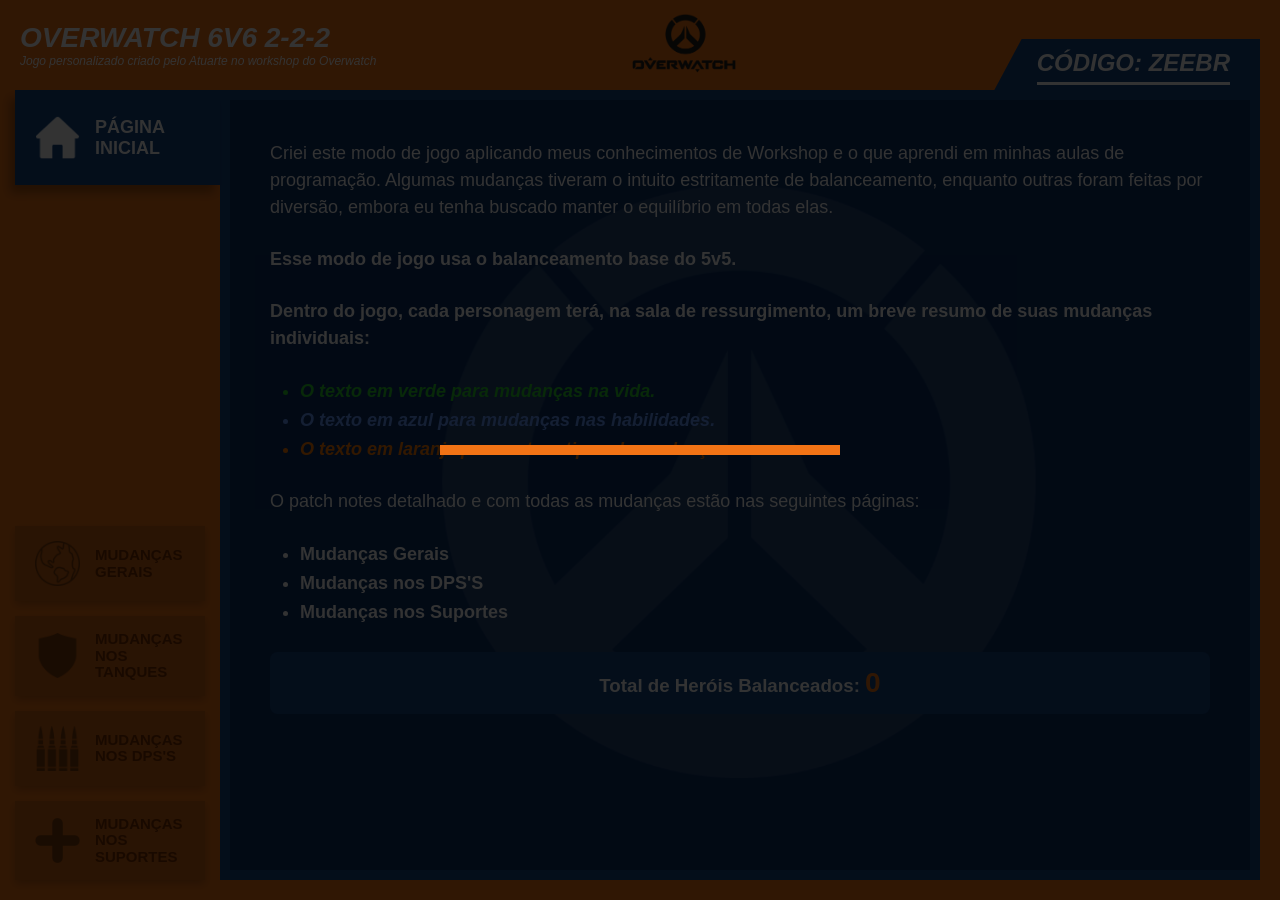
==== index.html @ b0a1ad1e "Overwatch 6v6 atuarte 1.1" ====
<!DOCTYPE html>
<html lang="pt-BR">
<head>
    <meta charset="UTF-8">
    <meta name="viewport" content="width=device-width, initial-scale=1.0">
    <title>Overwatch 6v6 - Patch Notes</title>
    <link rel="stylesheet" href="style.css">
</head>
<body>

    <header class="topo-site">
        
        <div class="topo-esquerda">
            <h1>OVERWATCH 6V6 2-2-2</h1>
            <p>Jogo personalizado criado pelo Atuarte no workshop do Overwatch</p>
        </div>
        
        <div class="topo-centro">
            <img src="Imagens/Logo-Overwatch-Preta.png" alt="Logo Overwatch" class="logo-ow-topo">
        </div>
        
        <div class="topo-direita">
            <h2>CÓDIGO: ZEEBR</h2>
        </div>

    </header>

    <div class="corpo-site">
        
        <nav class="menu-lateral">
            
            <div class="botao-menu ativo">
                <img src="Imagens/Ícone Casa Branca.png" alt="Ícone Casa" class="icone-btn">
                <span>PÁGINA INICIAL</span>
            </div>
            
            <div class="botoes-inferiores">
                
                <a href="gerais.html" class="botao-menu inativo" style="text-decoration: none;">
                    <img src="Imagens/Ícone Terra Preta.png" alt="Ícone Globo" class="icone-btn">
                    <span class="texto-duplo">MUDANÇAS<br>GERAIS</span>
                </a>
                
                <a href="tanques.html" class="botao-menu inativo" style="text-decoration: none;">
                    <img src="Imagens/Ícone Escudo Preto.png" alt="Ícone Escudo" class="icone-btn">
                    <span class="texto-duplo">MUDANÇAS<br>NOS TANQUES</span>
                </a>
                
                <a href="dps.html" class="botao-menu inativo" style="text-decoration: none;">
                    <img src="Imagens/Ícone Munição Preta.png" alt="Ícone Balas" class="icone-btn">
                    <span class="texto-duplo">MUDANÇAS<br>NOS DPS'S</span>
                </a>
                
                <a href="suportes.html" class="botao-menu inativo" style="text-decoration: none;">
                    <img src="Imagens/Ícone Mais Preto.png" alt="Ícone Suporte" class="icone-btn">
                    <span class="texto-duplo">MUDANÇAS<br>NOS SUPORTES</span>
                </a>

            </div>
        </nav>

        <main class="conteudo-principal">
            
            <div class="marca-dagua-fundo"></div>

            <div class="conteudo-textos">
                
                <p>Criei este modo de jogo aplicando meus conhecimentos de Workshop e o que aprendi em minhas aulas de programação. Algumas mudanças tiveram o intuito estritamente de balanceamento, enquanto outras foram feitas por diversão, embora eu tenha buscado manter o equilíbrio em todas elas.</p>
                
                <p><strong>Esse modo de jogo usa o balanceamento base do 5v5.</strong></p>
                
                <p><strong>Dentro do jogo, cada personagem terá, na sala de ressurgimento, um breve resumo de suas mudanças individuais:</strong></p>
                
                <ul class="lista-cores">
                    <li class="cor-verde">O texto em verde para mudanças na vida.</li>
                    <li class="cor-azul">O texto em azul para mudanças nas habilidades.</li>
                    <li class="cor-laranja">O texto em laranja para outros tipos de mudanças.</li>
                </ul>
                
                <p>O patch notes detalhado e com todas as mudanças estão nas seguintes páginas:</p>
                
                <ul class="lista-paginas">
                    <li>Mudanças Gerais</li>
                    <li>Mudanças nos DPS'S</li>
                    <li>Mudanças nos Suportes</li>
                </ul>

                <div class="destaque-total">
                    <!-- Onde o número vai aparecer -->
                    <h3>Total de Heróis Balanceados: <span id="total-mudancas">0</span></h3>

                    <!-- Logo antes de fechar o </body>, certifique-se de carregar seu arquivo JS -->
                    <script src="script.js"></script>
                </div>
                
            </div>
            
        </main>

    </div>

    <!-- Janela Modal (o Pop-up) -->
    <div id="modal-heroi" class="modal">
        <div class="modal-conteudo">
            <span class="fechar-btn" onclick="fecharModal()">&times;</span>
            <div id="modal-header-container"></div> <!-- Nome do herói -->
            <div id="modal-corpo"></div> <!-- Conteúdo -->
        </div>
    </div>

    <script src="script.js"></script>
</body>
</html>
---- style.css ----
/* =========================================
   1. RESET E VARIÁVEIS GERAIS
   ========================================= */
* {
    margin: 0;
    padding: 0;
    box-sizing: border-box;
    font-family: 'Arial', sans-serif;
}

:root {
    --laranja-fundo: #F27315; 
    --azul-conteudo: #134685; 
    --azul-fundo-escuro: #0B3166; 
    --branco: #FFFFFF;
}

body {
    background-color: var(--laranja-fundo);
    height: 100vh;
    display: flex;
    flex-direction: column; 
    overflow: hidden;
}

/* =========================================
   2. CABEÇALHO (O Código ZEEBR colado)
   ========================================= */
.topo-site {
    display: flex;
    justify-content: space-between;
    align-items: center;
    padding: 15px 20px 0 20px; 
    height: 90px;
    color: var(--branco);
}

.topo-esquerda, .topo-centro {
    margin-bottom: 15px; 
}

.topo-esquerda h1 {
    font-size: 28px;
    font-style: italic;
    font-weight: 900;
}

.topo-esquerda p {
    font-size: 12px;
    font-style: italic;
}

.logo-ow-topo {
    height: 60px; 
}

/* CAIXA ZEEBR: Consertada a linha laranja fantasma */
.topo-direita {
    background-color: var(--azul-conteudo);
    padding: 10px 30px 10px 45px; 
    align-self: flex-end; 
    border: none;
    border-radius: 0;
    clip-path: polygon(30px 0, 100% 0, 100% 100%, 0 100%);
    
    /* A MÁGICA CONTRA A LINHA LARANJA: Empurra a caixa 5px para baixo para fundir com a borda! */
    position: relative;
    margin-bottom: -5px; 
    z-index: 2; 
}

.topo-direita h2 {
    font-style: italic;
    font-size: 24px;
    border-bottom: 3px solid var(--branco); 
    padding-bottom: 5px;
}

/* =========================================
   3. CORPO DO SITE E MENU LATERAL
   ========================================= */
/* 1. Trava a estrutura do corpo do site */
.corpo-site {
    display: flex;
    flex-direction: row;
    height: calc(100vh - 90px); /* Ajuste conforme a altura do seu header */
    width: 100%;
    overflow: hidden; /* Evita que a página inteira tenha scroll */
}

/* 2. Barra Lateral: Tamanho fixo e imutável */
.menu-lateral {
    width: 220px; /* Defina um tamanho fixo aqui (ex: 220px) */
    min-width: 220px; /* Garante que nunca encolha */
    flex-shrink: 0; /* IMPEDE que ela mude de tamanho */
    background-color: var(--cor-fundo-lateral); /* Verifique sua variável */
    display: flex;
    flex-direction: column;
    justify-content: space-between;
    padding-bottom: 20px;
}

/* 3. Área de Conteúdo: Ocupa o que sobrou */
.conteudo-principal {
    flex: 1; /* Faz ela preencher TODO o espaço restante */
    overflow-y: auto; /* O scroll fica só aqui dentro */
    padding: 20px;
    background-color: var(--cor-fundo-pagina);
}

/* Caixa dos botões superiores e inferiores */
.grupo-superior,
.botoes-inferiores {
    display: flex;
    flex-direction: column;
    gap: 15px; 
    /* Sem padding lateral aqui para não esmagar o botão ativo */
}

/* Remove a linha azul de links do HTML */
a.botao-menu {
    text-decoration: none;
}

.botao-menu {
    display: flex;
    align-items: center;
    gap: 15px; 
    cursor: pointer;
    font-weight: 900; 
    font-size: 18px;
    transition: 0.3s;
}

/* 🟢 O BOTÃO ATIVO */
.botao-menu.ativo {
    background-color: var(--azul-conteudo); 
    color: var(--branco); 
    padding: 25px 20px; 
    margin-left: 15px; 
    margin-right: 0; /* Garante que cole na borda direita */
    
    /* O SEGREDO AQUI: O '-5px' empurra a sombra para a esquerda, 
       tirando ela de cima da borda do conteúdo principal! */
    box-shadow: -5px 8px 10px rgba(0,0,0,0.3); 
    
    z-index: 10;
}

/* 🔴 OS BOTÕES INATIVOS */
.botao-menu.inativo {
    background-color: rgba(0, 0, 0, 0.15); 
    color: #7A2E00; 
    padding: 15px 20px; 
    margin: 0 15px; /* Adiciona a margem dos lados SÓ para os inativos */
    box-shadow: 0 4px 8px rgba(0,0,0,0.2); 
}

/* Ajuste para o "Preto mais claro" */
.botao-menu.inativo .icone-btn {
    opacity: 0.4; /* Deixa o ícone preto levemente transparente */
    transition: 0.3s;
}

.botao-menu.inativo:hover {
    background-color: rgba(0, 0, 0, 0.25); 
}

/* Quando passar o mouse, o ícone fica 100% preto de novo! */
.botao-menu.inativo:hover .icone-btn {
    opacity: 0.8;
}

.botao-menu .texto-duplo {
    font-size: 15px;
    line-height: 1.1; 
}

.icone-btn {
    width: 45px; 
    height: 45px;
    object-fit: contain;
}

/* =========================================
   4. ÁREA AZUL (Conteúdo Principal)
   ========================================= */
.conteudo-principal {
    flex-grow: 1;
    background-color: var(--azul-fundo-escuro); 
    margin: 0 20px 20px 0; 
    border: 10px solid var(--azul-conteudo); 
    border-radius: 0; 
    padding: 40px;
    color: var(--branco);
    position: relative;
    overflow-y: auto; 
}

.marca-dagua-fundo {
    position: absolute;
    top: 50%;
    left: 50%;
    transform: translate(-50%, -50%); 
    width: 600px; 
    height: 600px;
    background-image: url('Imagens/Logo-Overwatch-Branca.png'); 
    background-size: contain;
    background-repeat: no-repeat;
    opacity: 0.1; 
    z-index: 0; 
    pointer-events: none; 
}

.conteudo-textos {
    position: relative;
    z-index: 1; 
}

/* =========================================
   5. FORMATAÇÃO DOS TEXTOS (Página Inicial)
   ========================================= */
.conteudo-textos p {
    font-size: 18px;
    line-height: 1.5; 
    margin-bottom: 25px; 
}

.conteudo-textos ul {
    margin-left: 30px; 
    margin-bottom: 25px;
    font-size: 18px;
    line-height: 1.6;
}

.lista-cores li {
    font-weight: 900;
    font-style: italic; 
}

.cor-verde {
    color: #28CC2D; 
}

.cor-azul {
    color: #6699FF; 
}

.cor-laranja {
    color: #FF7A00; 
}

.lista-paginas li {
    font-weight: 900; 
}

/* =========================================
   6. GALERIA DE HERÓIS (Página de Tanques)
   ========================================= */
/* =========================================
   6. GALERIA DE HERÓIS (Página de Tanques e DPS)
   ========================================= */
.galeria-herois {
    display: grid;
    grid-template-columns: repeat(6, 1fr); 
    gap: 15px; 
    padding-top: 10px;
}

.cartao-heroi {
    display: flex;
    flex-direction: column;
    align-items: center;
    transition: transform 0.2s; 
}

/* 🟢 HOVER APENAS PARA HERÓIS COM MUDANÇA */
/* O ":not(.sem-mudanca)" garante que os heróis sem mudança não tenham essa animação */
.cartao-heroi:not(.sem-mudanca):hover {
    transform: translateY(-5px) scale(1.03); 
    cursor: pointer;
}

/* Efeito do herói que NÃO teve mudança */
.cartao-heroi.sem-mudanca {
    opacity: 0.4; 
    filter: grayscale(80%); 
    cursor: default; /* O cursor vira seta normal em vez de mãozinha */
}

/* O Quadrado Laranja / Foto */
.moldura-imagem {
    width: 100%;
    aspect-ratio: 1 / 1; 
    background-color: var(--laranja-fundo); 
    border: 3px solid var(--laranja-fundo); 
    display: flex;
    justify-content: center;
    align-items: center;
    overflow: hidden;
}

.moldura-imagem img {
    width: 100%;
    height: 100%;
    object-fit: cover; 
}

.moldura-imagem.vazia {
    background-color: var(--laranja-fundo);
}

/* A Faixa com o Nome do Herói */
.nome-heroi {
    background-color: var(--laranja-fundo);
    color: var(--branco);
    font-weight: 900;
    font-style: italic;
    font-size: 13px; 
    text-align: center;
    padding: 4px 10px;
    width: 100%; 
    margin-top: -1px; 
    clip-path: polygon(0 0, 100% 0, 92% 100%, 8% 100%); 
    z-index: 2;
    white-space: nowrap; 
}

.bloco-texto h3 {
    color: var(--laranja-fundo);
    font-size: 22px;
    margin-top: 25px;
    margin-bottom: 10px;
    text-transform: uppercase;
    font-style: italic;
    border-left: 5px solid var(--laranja-fundo);
    padding-left: 10px;
}

.destaque-total {
    text-align: center;
    margin: 20px 0;
    padding: 15px;
    background-color: #134685; /* Ou a cor que combinar com seu site */
    border-radius: 8px;
    font-weight: bold;
}

#total-mudancas {
    color: var(--laranja-fundo); /* Usa a cor laranja do seu projeto */
    font-size: 1.5em;
}

/* Fundo escuro atrás do modal */
.modal {
    display: none; 
    position: fixed; 
    z-index: 1000; 
    left: 0; 
    top: 0; 
    width: 100%; 
    height: 100%; 
    background-color: rgba(0,0,0,0.85); 
}

/* A caixa principal do modal */
.modal-conteudo {
    background-color: var(--azul-fundo-escuro);
    border: 5px solid var(--laranja-fundo); /* Borda laranja igual ao seu card */
    margin: 5% auto; 
    padding: 30px;
    width: 60%; 
    max-height: 80vh; /* Limita a altura para caber na tela */
    overflow-y: auto; /* Permite rolar se o texto for muito grande */
    position: relative;
    color: var(--branco);
}

.fechar-btn {
    position: absolute;
    right: 20px;
    top: 10px;
    font-size: 40px;
    font-weight: bold;
    cursor: pointer;
    color: var(--branco);
}

/* Fundo escuro atrás do modal */
.modal {
    display: none; 
    position: fixed; 
    z-index: 1000; 
    left: 0; top: 0; 
    width: 100%; height: 100%; 
    background-color: rgba(0,0,0,0.8); 
    display: flex; /* Centraliza a janela */
    justify-content: center;
    align-items: center;
}

/* O card do pop-up (igual ao seu modelo) */
.modal-conteudo {
    background-color: var(--azul-fundo-escuro);
    border: 5px solid var(--laranja-fundo); 
    width: 400px; /* Largura igual a um card */
    max-height: 80vh;
    overflow-y: auto;
    position: relative;
    padding: 0; /* Remove padding para o header laranja ocupar tudo */
}

/* O Header Laranja dentro do modal */
.modal-header {
    background-color: var(--laranja-fundo);
    display: flex;
    align-items: center;
    padding: 10px;
    gap: 15px;
    color: white;
}

.modal-header img {
    width: 60px;
    height: 60px;
    border: 2px solid white;
}

/* O conteúdo de texto dentro */
.modal-body {
    padding: 20px;
    color: white;
    font-size: 16px;
}
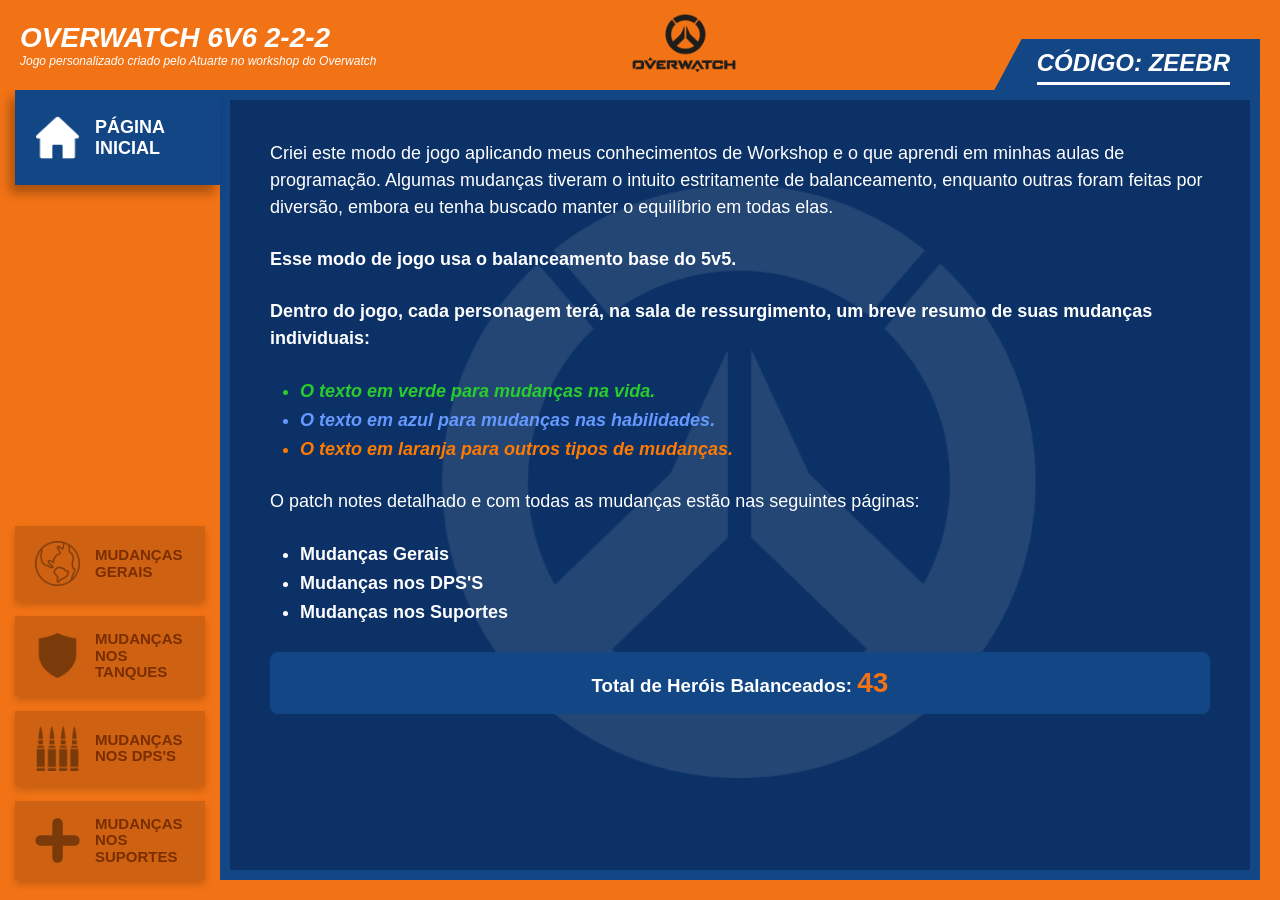
==== commit 83899aff: "Overwatch 6v6 Atuarte 1.2" ====
--- a/index.html
+++ b/index.html
@@ -9,105 +9,69 @@
 <body>
 
     <header class="topo-site">
-        
         <div class="topo-esquerda">
             <h1>OVERWATCH 6V6 2-2-2</h1>
             <p>Jogo personalizado criado pelo Atuarte no workshop do Overwatch</p>
         </div>
-        
         <div class="topo-centro">
             <img src="Imagens/Logo-Overwatch-Preta.png" alt="Logo Overwatch" class="logo-ow-topo">
         </div>
-        
         <div class="topo-direita">
             <h2>CÓDIGO: ZEEBR</h2>
         </div>
-
     </header>
 
     <div class="corpo-site">
-        
         <nav class="menu-lateral">
-            
             <div class="botao-menu ativo">
                 <img src="Imagens/Ícone Casa Branca.png" alt="Ícone Casa" class="icone-btn">
                 <span>PÁGINA INICIAL</span>
             </div>
-            
             <div class="botoes-inferiores">
-                
                 <a href="gerais.html" class="botao-menu inativo" style="text-decoration: none;">
                     <img src="Imagens/Ícone Terra Preta.png" alt="Ícone Globo" class="icone-btn">
                     <span class="texto-duplo">MUDANÇAS<br>GERAIS</span>
                 </a>
-                
                 <a href="tanques.html" class="botao-menu inativo" style="text-decoration: none;">
                     <img src="Imagens/Ícone Escudo Preto.png" alt="Ícone Escudo" class="icone-btn">
                     <span class="texto-duplo">MUDANÇAS<br>NOS TANQUES</span>
                 </a>
-                
                 <a href="dps.html" class="botao-menu inativo" style="text-decoration: none;">
                     <img src="Imagens/Ícone Munição Preta.png" alt="Ícone Balas" class="icone-btn">
                     <span class="texto-duplo">MUDANÇAS<br>NOS DPS'S</span>
                 </a>
-                
                 <a href="suportes.html" class="botao-menu inativo" style="text-decoration: none;">
                     <img src="Imagens/Ícone Mais Preto.png" alt="Ícone Suporte" class="icone-btn">
                     <span class="texto-duplo">MUDANÇAS<br>NOS SUPORTES</span>
                 </a>
-
             </div>
         </nav>
 
         <main class="conteudo-principal">
-            
             <div class="marca-dagua-fundo"></div>
-
             <div class="conteudo-textos">
-                
                 <p>Criei este modo de jogo aplicando meus conhecimentos de Workshop e o que aprendi em minhas aulas de programação. Algumas mudanças tiveram o intuito estritamente de balanceamento, enquanto outras foram feitas por diversão, embora eu tenha buscado manter o equilíbrio em todas elas.</p>
-                
                 <p><strong>Esse modo de jogo usa o balanceamento base do 5v5.</strong></p>
-                
                 <p><strong>Dentro do jogo, cada personagem terá, na sala de ressurgimento, um breve resumo de suas mudanças individuais:</strong></p>
-                
                 <ul class="lista-cores">
                     <li class="cor-verde">O texto em verde para mudanças na vida.</li>
                     <li class="cor-azul">O texto em azul para mudanças nas habilidades.</li>
                     <li class="cor-laranja">O texto em laranja para outros tipos de mudanças.</li>
                 </ul>
-                
                 <p>O patch notes detalhado e com todas as mudanças estão nas seguintes páginas:</p>
-                
                 <ul class="lista-paginas">
                     <li>Mudanças Gerais</li>
                     <li>Mudanças nos DPS'S</li>
                     <li>Mudanças nos Suportes</li>
                 </ul>
-
                 <div class="destaque-total">
-                    <!-- Onde o número vai aparecer -->
                     <h3>Total de Heróis Balanceados: <span id="total-mudancas">0</span></h3>
-
-                    <!-- Logo antes de fechar o </body>, certifique-se de carregar seu arquivo JS -->
-                    <script src="script.js"></script>
                 </div>
-                
             </div>
-            
         </main>
-
     </div>
 
-    <!-- Janela Modal (o Pop-up) -->
-    <div id="modal-heroi" class="modal">
-        <div class="modal-conteudo">
-            <span class="fechar-btn" onclick="fecharModal()">&times;</span>
-            <div id="modal-header-container"></div> <!-- Nome do herói -->
-            <div id="modal-corpo"></div> <!-- Conteúdo -->
-        </div>
-    </div>
-
+    <script src="dados.js"></script>
     <script src="script.js"></script>
 </body>
 </html>
--- a/style.css
+++ b/style.css
@@ -351,40 +351,9 @@
     font-size: 1.5em;
 }
 
-/* Fundo escuro atrás do modal */
-.modal {
-    display: none; 
-    position: fixed; 
-    z-index: 1000; 
-    left: 0; 
-    top: 0; 
-    width: 100%; 
-    height: 100%; 
-    background-color: rgba(0,0,0,0.85); 
-}
-
-/* A caixa principal do modal */
-.modal-conteudo {
-    background-color: var(--azul-fundo-escuro);
-    border: 5px solid var(--laranja-fundo); /* Borda laranja igual ao seu card */
-    margin: 5% auto; 
-    padding: 30px;
-    width: 60%; 
-    max-height: 80vh; /* Limita a altura para caber na tela */
-    overflow-y: auto; /* Permite rolar se o texto for muito grande */
-    position: relative;
-    color: var(--branco);
-}
-
-.fechar-btn {
-    position: absolute;
-    right: 20px;
-    top: 10px;
-    font-size: 40px;
-    font-weight: bold;
-    cursor: pointer;
-    color: var(--branco);
-}
+/* =========================================
+   ESTILO DO MODAL (VISUAL CANVA DEFINITIVO)
+   ========================================= */
 
 /* Fundo escuro atrás do modal */
 .modal {
@@ -393,42 +362,141 @@
     z-index: 1000; 
     left: 0; top: 0; 
     width: 100%; height: 100%; 
-    background-color: rgba(0,0,0,0.8); 
-    display: flex; /* Centraliza a janela */
+    background-color: rgba(0,0,0,0.85); 
     justify-content: center;
     align-items: center;
 }
 
-/* O card do pop-up (igual ao seu modelo) */
+/* O container principal TODO LARANJA */
 .modal-conteudo {
+    background-color: var(--laranja-fundo); 
+    width: 420px; 
+    max-width: 90%; 
+    padding: 15px; /* A margem grossa laranja em volta de tudo */
+    position: relative;
+    box-sizing: border-box;
+}
+
+/* O container invisível injetado pelo JavaScript */
+#conteudo-modal {
+    display: flex;
+    flex-direction: column;
+    gap: 15px; /* O espaço certinho entre o cabeçalho e a parte azul */
+}
+
+/* Cabeçalho */
+.modal-header {
+    display: flex;
+    align-items: center;
+    background-color: var(--laranja-fundo); 
+    border: 5px solid rgba(255, 255, 255, 0.4); /* Bordinha branca fina */
+    height: 100px; 
+}
+
+/* Imagem do Herói - Colada na esquerda */
+.modal-header img {
+    width: 100px; 
+    height: 100%; /* Preenche toda a altura da caixa do cabeçalho */
+    object-fit: cover;
+    border-right: 5px solid rgba(255, 255, 255, 0.4); /* Linha divisória da imagem */
+    flex-shrink: 0; 
+}
+
+/* Nome do Herói */
+.modal-header h2 {
+    color: #000000; 
+    font-size: 45px; 
+    font-weight: 900;
+    font-style: normal; 
+    text-align: center;
+    flex-grow: 1; /* Puxa o texto para o meio do espaço restante */
+    margin: 0;
+}
+
+/* Botão de Fechar 'x' */
+.fechar-btn {
+    position: absolute;
+    top: 22px; /* Ajustado matematicamente para cair dentro da borda do cabeçalho */
+    right: 25px; 
+    font-size: 28px;
+    font-weight: bold;
+    color: var(--branco);
+    cursor: pointer;
+    line-height: 1;
+    z-index: 10;
+}
+
+/* Corpo do Texto (A caixa interna AZUL) */
+.modal-body {
     background-color: var(--azul-fundo-escuro);
-    border: 5px solid var(--laranja-fundo); 
-    width: 400px; /* Largura igual a um card */
-    max-height: 80vh;
-    overflow-y: auto;
+    border: 5px solid rgba(255, 255, 255, 0.4); /* Bordinha branca fina */
+    padding: 25px; 
+    color: var(--branco);
+    font-size: 16px;
+    line-height: 1.4; 
+    max-height: 60vh; 
+    overflow-y: auto; 
+}
+
+/* Títulos de Seção em LARANJA */
+.modal-body h3 {
+    color: var(--laranja-fundo); 
+    font-size: 18px;
+    font-weight: 900;
+    text-transform: uppercase;
+    margin-top: 20px;
+    margin-bottom: 10px;
+}
+
+.modal-body h3:first-child {
+    margin-top: 0;
+}
+
+/* Listas com Bolinhas Brancas */
+.modal-body ul {
+    list-style-type: none; 
+    padding-left: 0;
+    margin-bottom: 20px;
+}
+
+.modal-body li {
     position: relative;
-    padding: 0; /* Remove padding para o header laranja ocupar tudo */
-}
-
-/* O Header Laranja dentro do modal */
-.modal-header {
-    background-color: var(--laranja-fundo);
-    display: flex;
-    align-items: center;
-    padding: 10px;
-    gap: 15px;
-    color: white;
-}
-
-.modal-header img {
-    width: 60px;
-    height: 60px;
-    border: 2px solid white;
-}
-
-/* O conteúdo de texto dentro */
-.modal-body {
-    padding: 20px;
-    color: white;
+    padding-left: 20px; 
+    margin-bottom: 8px;
+}
+
+.modal-body li::before {
+    content: "•"; 
+    position: absolute;
+    left: 0;
+    color: var(--branco); 
+    font-size: 20px; 
+    line-height: 1;
+    top: -2px; 
+}
+
+/* Sub-listas (O círculo vazio para o "Total: 500") */
+.modal-body ul ul {
+    margin-top: 8px;
+    margin-bottom: 0;
+}
+
+.modal-body ul ul li {
+    padding-left: 25px; 
+}
+
+.modal-body ul ul li::before {
+    content: "◦"; 
     font-size: 16px;
-}+    top: 2px;
+}
+
+/* Cores das classes */
+.modal-body .cor-verde { color: #28CC2D; }
+.modal-body .cor-azul { color: #6699FF; }
+.modal-body .cor-laranja { color: #FF7A00; }
+
+/* Barra de rolagem */
+.modal-body::-webkit-scrollbar { width: 8px; }
+.modal-body::-webkit-scrollbar-track { background: var(--azul-fundo-escuro); }
+.modal-body::-webkit-scrollbar-thumb { background: var(--laranja-fundo); }
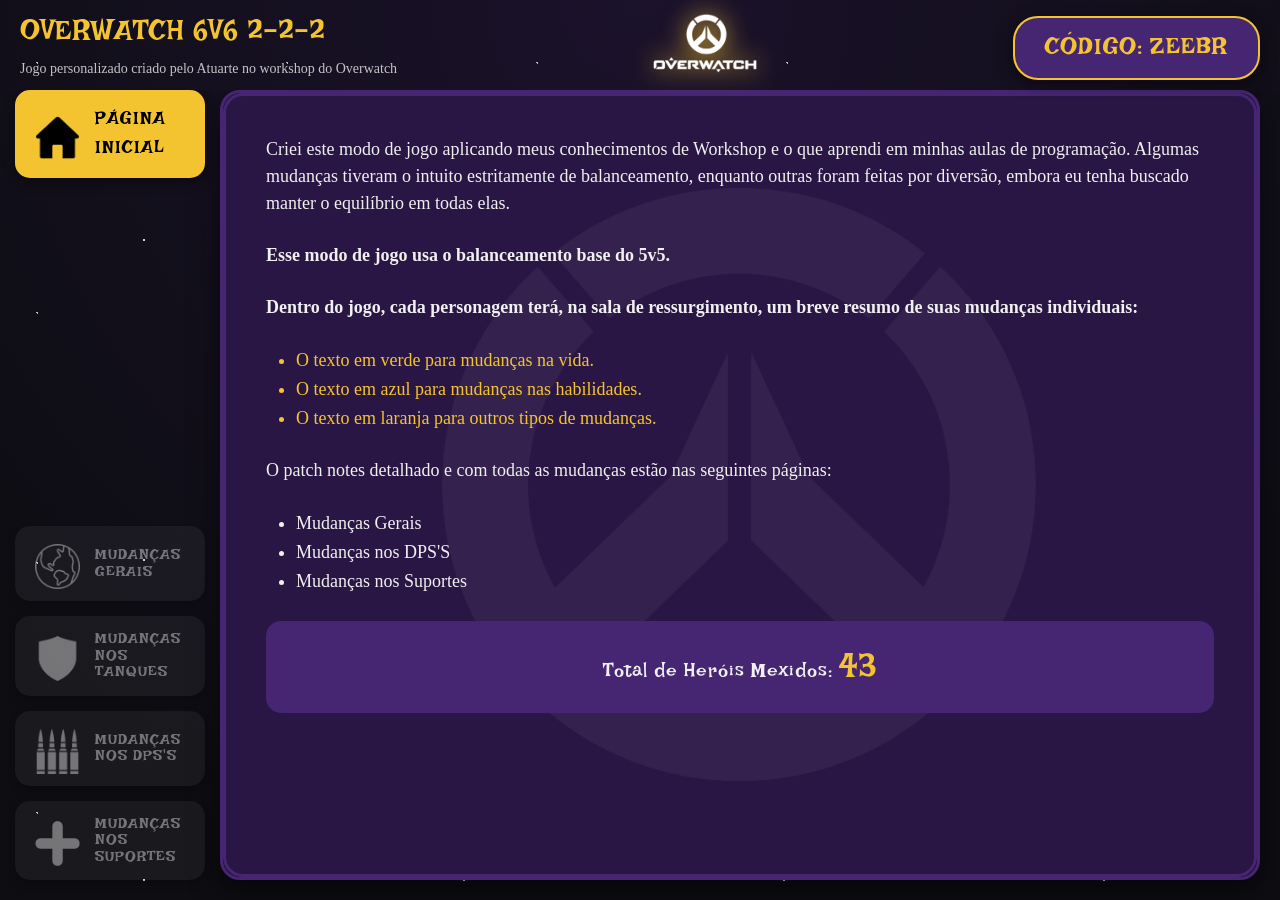
==== commit 39f949f0: "Overwatch 6v6 Atuarte 1.3" ====
--- a/index.html
+++ b/index.html
@@ -4,6 +4,9 @@
     <meta charset="UTF-8">
     <meta name="viewport" content="width=device-width, initial-scale=1.0">
     <title>Overwatch 6v6 - Patch Notes</title>
+    <link rel="preconnect" href="https://fonts.googleapis.com">
+    <link rel="preconnect" href="https://fonts.gstatic.com" crossorigin>
+    <link href="https://fonts.googleapis.com/css2?family=Lakki+Reddy&display=swap" rel="stylesheet">
     <link rel="stylesheet" href="style.css">
 </head>
 <body>
@@ -47,28 +50,32 @@
             </div>
         </nav>
 
-        <main class="conteudo-principal">
-            <div class="marca-dagua-fundo"></div>
-            <div class="conteudo-textos">
-                <p>Criei este modo de jogo aplicando meus conhecimentos de Workshop e o que aprendi em minhas aulas de programação. Algumas mudanças tiveram o intuito estritamente de balanceamento, enquanto outras foram feitas por diversão, embora eu tenha buscado manter o equilíbrio em todas elas.</p>
-                <p><strong>Esse modo de jogo usa o balanceamento base do 5v5.</strong></p>
-                <p><strong>Dentro do jogo, cada personagem terá, na sala de ressurgimento, um breve resumo de suas mudanças individuais:</strong></p>
-                <ul class="lista-cores">
-                    <li class="cor-verde">O texto em verde para mudanças na vida.</li>
-                    <li class="cor-azul">O texto em azul para mudanças nas habilidades.</li>
-                    <li class="cor-laranja">O texto em laranja para outros tipos de mudanças.</li>
-                </ul>
-                <p>O patch notes detalhado e com todas as mudanças estão nas seguintes páginas:</p>
-                <ul class="lista-paginas">
-                    <li>Mudanças Gerais</li>
-                    <li>Mudanças nos DPS'S</li>
-                    <li>Mudanças nos Suportes</li>
-                </ul>
-                <div class="destaque-total">
-                    <h3>Total de Heróis Balanceados: <span id="total-mudancas">0</span></h3>
+        <div class="container-principal">
+            
+            <main class="conteudo-principal">
+                <div class="marca-dagua-fundo"></div>
+                <div class="conteudo-textos">
+                    <p>Criei este modo de jogo aplicando meus conhecimentos de Workshop e o que aprendi em minhas aulas de programação. Algumas mudanças tiveram o intuito estritamente de balanceamento, enquanto outras foram feitas por diversão, embora eu tenha buscado manter o equilíbrio em todas elas.</p>
+                    <p><strong>Esse modo de jogo usa o balanceamento base do 5v5.</strong></p>
+                    <p><strong>Dentro do jogo, cada personagem terá, na sala de ressurgimento, um breve resumo de suas mudanças individuais:</strong></p>
+                    <ul class="lista-cores">
+                        <li class="cor-verde">O texto em verde para mudanças na vida.</li>
+                        <li class="cor-azul">O texto em azul para mudanças nas habilidades.</li>
+                        <li class="cor-laranja">O texto em laranja para outros tipos de mudanças.</li>
+                    </ul>
+                    <p>O patch notes detalhado e com todas as mudanças estão nas seguintes páginas:</p>
+                    <ul class="lista-paginas">
+                        <li>Mudanças Gerais</li>
+                        <li>Mudanças nos DPS'S</li>
+                        <li>Mudanças nos Suportes</li>
+                    </ul>
+                    <div class="destaque-total">
+                        <h3>Total de Heróis Mexidos: <span id="total-mudancas">0</span></h3>
+                    </div>
                 </div>
-            </div>
-        </main>
+            </main>
+
+        </div> 
     </div>
 
     <script src="dados.js"></script>
--- a/style.css
+++ b/style.css
@@ -5,22 +5,49 @@
     margin: 0;
     padding: 0;
     box-sizing: border-box;
-    font-family: 'Arial', sans-serif;
+    /* Fonte para os textos pequenos: a clássica Comic Sans */
+    font-family: 'Comic Sans MS', 'Comic Sans', cursive;
+}
+
+/* =========================================
+   HIERARQUIA TIPOGRÁFICA (Títulos e Botões)
+   ========================================= */
+/* O '.botao-menu, .botao-menu *' força o botão E QUALQUER TAG dentro dele a usarem a fonte */
+h1, h2, h3, .nome-heroi, #total-mudancas, .botao-menu, .botao-menu * {
+    font-family: 'Lakki Reddy', cursive;
+    font-weight: normal; 
+    letter-spacing: 1px;
 }
 
 :root {
-    --laranja-fundo: #F27315; 
-    --azul-conteudo: #134685; 
-    --azul-fundo-escuro: #0B3166; 
-    --branco: #FFFFFF;
+    /* PALETA ESTILO NOCTUNE */
+    --dourado-noctune: #F4C430; 
+    --roxo-destaque: #462673; 
+    --roxo-fundo-escuro: #2a1645; 
+    --fundo-galaxia: #0d0d12;
+    --branco: #F0F0F0;
 }
 
 body {
-    background-color: var(--laranja-fundo);
+    /* 🌌 MÁGICA DA GALÁXIA: Camadas de estrelas repetidas sobrepostas.
+       O segredo é colocar o fundo roxo original por ÚLTIMO na lista! */
+    background: 
+        radial-gradient(circle at 15% 25%, rgba(255, 255, 255, 0.7) 1px, transparent 1px),
+        radial-gradient(circle at 45% 75%, rgba(255, 255, 255, 0.8) 1.5px, transparent 1.5px),
+        radial-gradient(circle at 85% 35%, rgba(255, 255, 255, 0.6) 1px, transparent 1px),
+        radial-gradient(circle at 90% 85%, rgba(255, 255, 255, 0.5) 2px, transparent 2px),
+        /* Fundo original do Noctune servindo de base cósmica */
+        radial-gradient(circle at top center, #1b122b 0%, var(--fundo-galaxia) 80%);
+        
+    /* 🎯 TAMANHOS DIFERENTES: Faz as estrelas se repetirem em frequências 
+       diferentes na tela, dando o visual de espaço profundo e realista */
+    background-size: 250px 250px, 320px 320px, 400px 400px, 280px 280px, 100% 100%;
+    
     height: 100vh;
     display: flex;
     flex-direction: column; 
     overflow: hidden;
+    color: var(--branco);
 }
 
 /* =========================================
@@ -33,6 +60,8 @@
     padding: 15px 20px 0 20px; 
     height: 90px;
     color: var(--branco);
+    position: relative;
+    z-index: 5; 
 }
 
 .topo-esquerda, .topo-centro {
@@ -41,83 +70,93 @@
 
 .topo-esquerda h1 {
     font-size: 28px;
-    font-style: italic;
-    font-weight: 900;
+    color: var(--dourado-noctune);
+    font-weight: normal; /* A Lakki Ready já é bem preenchida */
 }
 
 .topo-esquerda p {
-    font-size: 12px;
-    font-style: italic;
+    font-size: 14px;
+    opacity: 0.8;
 }
 
 .logo-ow-topo {
     height: 60px; 
-}
-
-/* CAIXA ZEEBR: Consertada a linha laranja fantasma */
+    /* 🎯 MÁGICA: 'brightness(0) invert(1)' transforma a logo preta em branco puro.
+       O 'drop-shadow' cria uma aura dourada forte e sólida ao redor dela. */
+    filter: brightness(0) invert(1) drop-shadow(0 0 12px #F4C430);
+}
+
+/* CAIXA ZEEBR: Arredondada estilo Noctune */
 .topo-direita {
-    background-color: var(--azul-conteudo);
-    padding: 10px 30px 10px 45px; 
-    align-self: flex-end; 
-    border: none;
-    border-radius: 0;
-    clip-path: polygon(30px 0, 100% 0, 100% 100%, 0 100%);
-    
-    /* A MÁGICA CONTRA A LINHA LARANJA: Empurra a caixa 5px para baixo para fundir com a borda! */
-    position: relative;
-    margin-bottom: -5px; 
+    background-color: var(--roxo-destaque);
+    padding: 10px 30px; 
+    align-self: center; 
+    border-radius: 25px; /* Bordas arredondadas em vez de clip-path */
+    border: 2px solid var(--dourado-noctune);
+    box-shadow: 0 4px 15px rgba(0,0,0,0.5);
+    margin-bottom: 10px; 
     z-index: 2; 
 }
 
 .topo-direita h2 {
-    font-style: italic;
     font-size: 24px;
-    border-bottom: 3px solid var(--branco); 
-    padding-bottom: 5px;
+    color: var(--dourado-noctune);
+    z-index: 2; 
+    /* 🎯 MÁGICA DO ALINHAMENTO: Desloca o texto 4px para baixo sem mexer na pílula roxa */
+    position: relative;
+    top: 4px; 
 }
 
 /* =========================================
    3. CORPO DO SITE E MENU LATERAL
    ========================================= */
-/* 1. Trava a estrutura do corpo do site */
 .corpo-site {
     display: flex;
     flex-direction: row;
-    height: calc(100vh - 90px); /* Ajuste conforme a altura do seu header */
+    height: calc(100vh - 90px); 
     width: 100%;
-    overflow: hidden; /* Evita que a página inteira tenha scroll */
-}
-
-/* 2. Barra Lateral: Tamanho fixo e imutável */
+    overflow: hidden; 
+}
+
 .menu-lateral {
-    width: 220px; /* Defina um tamanho fixo aqui (ex: 220px) */
-    min-width: 220px; /* Garante que nunca encolha */
-    flex-shrink: 0; /* IMPEDE que ela mude de tamanho */
-    background-color: var(--cor-fundo-lateral); /* Verifique sua variável */
+    width: 220px; 
+    min-width: 220px; 
+    flex-shrink: 0; 
+    background-color: transparent; 
     display: flex;
     flex-direction: column;
     justify-content: space-between;
     padding-bottom: 20px;
-}
-
-/* 3. Área de Conteúdo: Ocupa o que sobrou */
+    position: relative;
+    z-index: 5; 
+}
+
+.container-principal {
+    flex: 1; /* O pai agora assume o controle do espaço flexível */
+    background-color: var(--roxo-fundo-escuro); 
+    margin: 0 20px 20px 0; 
+    border: 3px solid var(--roxo-destaque); 
+    border-radius: 20px; /* A quina redonda perfeita fica travada aqui */
+    overflow: hidden;    /* Corta o bug da barra de rolagem quadrada */
+    box-shadow: 0 10px 30px rgba(0,0,0,0.5);
+    position: relative;
+}
+
 .conteudo-principal {
-    flex: 1; /* Faz ela preencher TODO o espaço restante */
-    overflow-y: auto; /* O scroll fica só aqui dentro */
-    padding: 20px;
-    background-color: var(--cor-fundo-pagina);
-}
-
-/* Caixa dos botões superiores e inferiores */
+    width: 100%;
+    height: 100%;
+    overflow-y: auto; /* O scrollbar fica só aqui dentro agora */
+    padding: 30px;    /* Dei um pouquinho mais de respiro para os textos, mas se preferir pode deixar 20px */
+    color: var(--branco);
+}
+
 .grupo-superior,
 .botoes-inferiores {
     display: flex;
     flex-direction: column;
     gap: 15px; 
-    /* Sem padding lateral aqui para não esmagar o botão ativo */
-}
-
-/* Remove a linha azul de links do HTML */
+}
+
 a.botao-menu {
     text-decoration: none;
 }
@@ -127,48 +166,66 @@
     align-items: center;
     gap: 15px; 
     cursor: pointer;
-    font-weight: 900; 
     font-size: 18px;
     transition: 0.3s;
+    
+    /* 🎯 UNIFORMIZAÇÃO: Todos os botões agora têm o mesmo tamanho e formato */
+    padding: 18px 20px 12px 20px; /* Mantém a compensação vertical da fonte Lakki Reddy */
+    margin: 0 15px; 
+    border-radius: 15px; /* Todos 100% arredondados iguais aos cards do Noctune */
 }
 
 /* 🟢 O BOTÃO ATIVO */
 .botao-menu.ativo {
-    background-color: var(--azul-conteudo); 
-    color: var(--branco); 
-    padding: 25px 20px; 
-    margin-left: 15px; 
-    margin-right: 0; /* Garante que cole na borda direita */
-    
-    /* O SEGREDO AQUI: O '-5px' empurra a sombra para a esquerda, 
-       tirando ela de cima da borda do conteúdo principal! */
-    box-shadow: -5px 8px 10px rgba(0,0,0,0.3); 
-    
+    background-color: var(--dourado-noctune); 
+    box-shadow: 0 4px 12px rgba(0,0,0,0.4); 
     z-index: 10;
+}
+
+/* Força o texto e qualquer tag interna (como o .texto-duplo) a ficarem pretos */
+.botao-menu.ativo,
+.botao-menu.ativo * {
+    color: #000000 !important;
+}
+
+/* Força o ícone ativo a ficar preto absoluto */
+.botao-menu.ativo .icone-btn {
+    filter: brightness(0) !important; 
+    opacity: 1;
 }
 
 /* 🔴 OS BOTÕES INATIVOS */
 .botao-menu.inativo {
-    background-color: rgba(0, 0, 0, 0.15); 
-    color: #7A2E00; 
-    padding: 15px 20px; 
-    margin: 0 15px; /* Adiciona a margem dos lados SÓ para os inativos */
+    background-color: rgba(255, 255, 255, 0.05); 
     box-shadow: 0 4px 8px rgba(0,0,0,0.2); 
 }
 
-/* Ajuste para o "Preto mais claro" */
+/* Texto em branco transparente para os inativos */
+.botao-menu.inativo,
+.botao-menu.inativo * {
+    color: rgba(255, 255, 255, 0.4); 
+}
+
+/* Ícone em branco transparente para os inativos */
 .botao-menu.inativo .icone-btn {
-    opacity: 0.4; /* Deixa o ícone preto levemente transparente */
+    filter: brightness(0) invert(1); 
+    opacity: 0.4; 
     transition: 0.3s;
 }
 
+/* 🟢 AO PASSAR O MOUSE (HOVER) NOS INATIVOS */
 .botao-menu.inativo:hover {
-    background-color: rgba(0, 0, 0, 0.25); 
-}
-
-/* Quando passar o mouse, o ícone fica 100% preto de novo! */
+    background-color: rgba(255, 255, 255, 0.1); 
+}
+
+.botao-menu.inativo:hover,
+.botao-menu.inativo:hover * {
+    color: var(--dourado-noctune); /* Acende em dourado ao passar o mouse */
+}
+
 .botao-menu.inativo:hover .icone-btn {
-    opacity: 0.8;
+    opacity: 1;
+    filter: invert(79%) sepia(50%) saturate(614%) hue-rotate(352deg) brightness(101%) contrast(93%);
 }
 
 .botao-menu .texto-duplo {
@@ -183,31 +240,33 @@
 }
 
 /* =========================================
-   4. ÁREA AZUL (Conteúdo Principal)
+   4. ÁREA PRINCIPAL (Conteúdo Central)
    ========================================= */
 .conteudo-principal {
     flex-grow: 1;
-    background-color: var(--azul-fundo-escuro); 
+    background-color: var(--roxo-fundo-escuro); 
     margin: 0 20px 20px 0; 
-    border: 10px solid var(--azul-conteudo); 
-    border-radius: 0; 
+    border: 3px solid var(--roxo-destaque); 
+    border-radius: 20px; /* Borda arredondada no painel inteiro */
     padding: 40px;
     color: var(--branco);
     position: relative;
     overflow-y: auto; 
-}
-
+    box-shadow: 0 10px 30px rgba(0,0,0,0.5);
+}
+
+/* 🎯 MARCA D'ÁGUA ESTÁTICA E FIXA */
 .marca-dagua-fundo {
-    position: absolute;
-    top: 50%;
-    left: 50%;
+    position: fixed; 
+    top: calc(50vh + 37.5px);   
+    left: calc(50vw + 100px); 
     transform: translate(-50%, -50%); 
     width: 600px; 
     height: 600px;
     background-image: url('Imagens/Logo-Overwatch-Branca.png'); 
     background-size: contain;
     background-repeat: no-repeat;
-    opacity: 0.1; 
+    opacity: 0.05; /* Mais suave para não brigar com o roxo */
     z-index: 0; 
     pointer-events: none; 
 }
@@ -234,29 +293,17 @@
 }
 
 .lista-cores li {
-    font-weight: 900;
-    font-style: italic; 
-}
-
-.cor-verde {
-    color: #28CC2D; 
-}
-
-.cor-azul {
-    color: #6699FF; 
-}
-
-.cor-laranja {
-    color: #FF7A00; 
-}
+    color: var(--dourado-noctune); /* Destaca as listinhas principais */
+}
+
+.cor-verde { color: #28CC2D; }
+.cor-azul { color: #6699FF; }
+.cor-laranja { color: #FF7A00; }
 
 .lista-paginas li {
-    font-weight: 900; 
-}
-
-/* =========================================
-   6. GALERIA DE HERÓIS (Página de Tanques)
-   ========================================= */
+    color: var(--branco); 
+}
+
 /* =========================================
    6. GALERIA DE HERÓIS (Página de Tanques e DPS)
    ========================================= */
@@ -271,29 +318,29 @@
     display: flex;
     flex-direction: column;
     align-items: center;
-    transition: transform 0.2s; 
-}
-
-/* 🟢 HOVER APENAS PARA HERÓIS COM MUDANÇA */
-/* O ":not(.sem-mudanca)" garante que os heróis sem mudança não tenham essa animação */
+    transition: transform 0.2s, box-shadow 0.2s; 
+    border-radius: 10px;
+    background-color: var(--roxo-destaque);
+}
+
 .cartao-heroi:not(.sem-mudanca):hover {
     transform: translateY(-5px) scale(1.03); 
     cursor: pointer;
-}
-
-/* Efeito do herói que NÃO teve mudança */
+    box-shadow: 0 5px 15px rgba(244, 196, 48, 0.3);
+}
+
 .cartao-heroi.sem-mudanca {
     opacity: 0.4; 
     filter: grayscale(80%); 
-    cursor: default; /* O cursor vira seta normal em vez de mãozinha */
-}
-
-/* O Quadrado Laranja / Foto */
+    cursor: default; 
+}
+
 .moldura-imagem {
     width: 100%;
     aspect-ratio: 1 / 1; 
-    background-color: var(--laranja-fundo); 
-    border: 3px solid var(--laranja-fundo); 
+    background-color: var(--roxo-destaque); 
+    border: 3px solid var(--roxo-destaque); 
+    border-radius: 10px 10px 0 0; /* Arredonda só o topo */
     display: flex;
     justify-content: center;
     align-items: center;
@@ -307,55 +354,46 @@
 }
 
 .moldura-imagem.vazia {
-    background-color: var(--laranja-fundo);
-}
-
-/* A Faixa com o Nome do Herói */
+    background-color: var(--roxo-destaque);
+}
+
 .nome-heroi {
-    background-color: var(--laranja-fundo);
-    color: var(--branco);
-    font-weight: 900;
-    font-style: italic;
-    font-size: 13px; 
+    background-color: var(--roxo-destaque);
+    color: var(--dourado-noctune);
+    font-size: 18px; 
     text-align: center;
-    padding: 4px 10px;
+    padding: 12px 10px 4px 10px;
     width: 100%; 
-    margin-top: -1px; 
-    clip-path: polygon(0 0, 100% 0, 92% 100%, 8% 100%); 
-    z-index: 2;
+    border-radius: 0 0 10px 10px; /* Arredonda a base da faixinha */
     white-space: nowrap; 
 }
 
 .bloco-texto h3 {
-    color: var(--laranja-fundo);
-    font-size: 22px;
-    margin-top: 25px;
+    color: var(--dourado-noctune);
+    font-size: 26px;
+    margin-top: 30px;
     margin-bottom: 10px;
-    text-transform: uppercase;
-    font-style: italic;
-    border-left: 5px solid var(--laranja-fundo);
-    padding-left: 10px;
+    padding-left: 0;
+    border-left: none; /* Removida a linha lateral para ficar mais limpo */
 }
 
 .destaque-total {
     text-align: center;
     margin: 20px 0;
     padding: 15px;
-    background-color: #134685; /* Ou a cor que combinar com seu site */
-    border-radius: 8px;
-    font-weight: bold;
+    background-color: var(--roxo-destaque); 
+    border-radius: 15px;
+    padding: 25px 15px 11px 15px;
 }
 
 #total-mudancas {
-    color: var(--laranja-fundo); /* Usa a cor laranja do seu projeto */
-    font-size: 1.5em;
-}
-
-/* =========================================
-   ESTILO DO MODAL (VISUAL CANVA DEFINITIVO)
-   ========================================= */
-
-/* Fundo escuro atrás do modal */
+    color: var(--dourado-noctune); 
+    font-size: 1.8em;
+}
+
+/* =========================================
+   ESTILO DO MODAL (VISUAL NOCTUNE)
+   ========================================= */
 .modal {
     display: none; 
     position: fixed; 
@@ -367,69 +405,73 @@
     align-items: center;
 }
 
-/* O container principal TODO LARANJA */
 .modal-conteudo {
-    background-color: var(--laranja-fundo); 
+    background-color: var(--roxo-fundo-escuro); 
     width: 420px; 
     max-width: 90%; 
-    padding: 15px; /* A margem grossa laranja em volta de tudo */
+    padding: 15px; 
     position: relative;
     box-sizing: border-box;
-}
-
-/* O container invisível injetado pelo JavaScript */
+    border-radius: 20px; 
+    border: 3px solid var(--dourado-noctune);
+    box-shadow: 0 10px 30px rgba(0,0,0,0.8);
+}
+
 #conteudo-modal {
     display: flex;
     flex-direction: column;
-    gap: 15px; /* O espaço certinho entre o cabeçalho e a parte azul */
-}
-
-/* Cabeçalho */
+    gap: 15px; 
+}
+
 .modal-header {
     display: flex;
     align-items: center;
-    background-color: var(--laranja-fundo); 
-    border: 5px solid rgba(255, 255, 255, 0.4); /* Bordinha branca fina */
+    background-color: var(--roxo-destaque); 
+    border-radius: 10px;
     height: 100px; 
-}
-
-/* Imagem do Herói - Colada na esquerda */
+    overflow: hidden;
+}
+
 .modal-header img {
     width: 100px; 
-    height: 100%; /* Preenche toda a altura da caixa do cabeçalho */
+    height: 100%; 
     object-fit: cover;
-    border-right: 5px solid rgba(255, 255, 255, 0.4); /* Linha divisória da imagem */
     flex-shrink: 0; 
 }
 
-/* Nome do Herói */
 .modal-header h2 {
-    color: #000000; 
-    font-size: 45px; 
-    font-weight: 900;
-    font-style: normal; 
+    color: var(--dourado-noctune); 
+    font-size: 32px;      
+    font-weight: normal;
     text-align: center;
-    flex-grow: 1; /* Puxa o texto para o meio do espaço restante */
+    flex-grow: 1; 
     margin: 0;
-}
-
-/* Botão de Fechar 'x' */
+    padding: 0 10px;
+    line-height: 1.1;
+    position: relative;
+    top: 14px;
+}
+
 .fechar-btn {
     position: absolute;
-    top: 22px; /* Ajustado matematicamente para cair dentro da borda do cabeçalho */
+    top: 22px; 
     right: 25px; 
     font-size: 28px;
-    font-weight: bold;
     color: var(--branco);
     cursor: pointer;
     line-height: 1;
     z-index: 10;
-}
-
-/* Corpo do Texto (A caixa interna AZUL) */
+    transition: 0.2s;
+}
+
+.fechar-btn:hover {
+    color: var(--dourado-noctune);
+}
+
 .modal-body {
-    background-color: var(--azul-fundo-escuro);
-    border: 5px solid rgba(255, 255, 255, 0.4); /* Bordinha branca fina */
+    background-color: var(--roxo-fundo-escuro);
+    border: 2px solid var(--roxo-destaque); 
+    border-radius: 10px;
     padding: 25px; 
     color: var(--branco);
     font-size: 16px;
@@ -438,12 +480,9 @@
     overflow-y: auto; 
 }
 
-/* Títulos de Seção em LARANJA */
 .modal-body h3 {
-    color: var(--laranja-fundo); 
-    font-size: 18px;
-    font-weight: 900;
-    text-transform: uppercase;
+    color: var(--dourado-noctune); 
+    font-size: 20px;
     margin-top: 20px;
     margin-bottom: 10px;
 }
@@ -452,7 +491,16 @@
     margin-top: 0;
 }
 
-/* Listas com Bolinhas Brancas */
+/* =======================================================
+   A MÁGICA DOS TEXTOS: Força o conteúdo das listas a ficar branco
+   ======================================================= */
+.modal-body li,
+.modal-body .cor-verde,
+.modal-body .cor-azul,
+.modal-body .cor-laranja { 
+    color: var(--branco); 
+}
+
 .modal-body ul {
     list-style-type: none; 
     padding-left: 0;
@@ -469,13 +517,12 @@
     content: "•"; 
     position: absolute;
     left: 0;
-    color: var(--branco); 
+    color: var(--dourado-noctune); /* Bolinhas em dourado no modal */
     font-size: 20px; 
     line-height: 1;
     top: -2px; 
 }
 
-/* Sub-listas (O círculo vazio para o "Total: 500") */
 .modal-body ul ul {
     margin-top: 8px;
     margin-bottom: 0;
@@ -487,16 +534,37 @@
 
 .modal-body ul ul li::before {
     content: "◦"; 
+    color: var(--branco);
     font-size: 16px;
     top: 2px;
 }
 
-/* Cores das classes */
-.modal-body .cor-verde { color: #28CC2D; }
-.modal-body .cor-azul { color: #6699FF; }
-.modal-body .cor-laranja { color: #FF7A00; }
-
-/* Barra de rolagem */
-.modal-body::-webkit-scrollbar { width: 8px; }
-.modal-body::-webkit-scrollbar-track { background: var(--azul-fundo-escuro); }
-.modal-body::-webkit-scrollbar-thumb { background: var(--laranja-fundo); }+/* =========================================
+   BARRA DE ROLAGEM ESTILIZADA (Solução Definitiva)
+   ========================================= */
+.modal-body::-webkit-scrollbar,
+.conteudo-principal::-webkit-scrollbar { 
+    width: 8px; 
+}
+
+/* 🎯 TRUQUE DE MESTRE: Tornar a pista 100% transparente.
+   Como o fundo do teu painel já é roxo escuro, esse roxo vai aparecer por trás naturalmente.
+   Isso elimina o retângulo intruso e o navegador passa a respeitar a borda redonda original perfeitamente! */
+.conteudo-principal::-webkit-scrollbar-track { 
+    background: transparent; 
+}
+
+.modal-body::-webkit-scrollbar-track { 
+    background: transparent; 
+}
+
+.modal-body::-webkit-scrollbar-thumb,
+.conteudo-principal::-webkit-scrollbar-thumb { 
+    background: var(--roxo-destaque); 
+    border-radius: 5px; 
+}
+
+.modal-body::-webkit-scrollbar-thumb:hover,
+.conteudo-principal::-webkit-scrollbar-thumb:hover { 
+    background: var(--dourado-noctune); 
+}
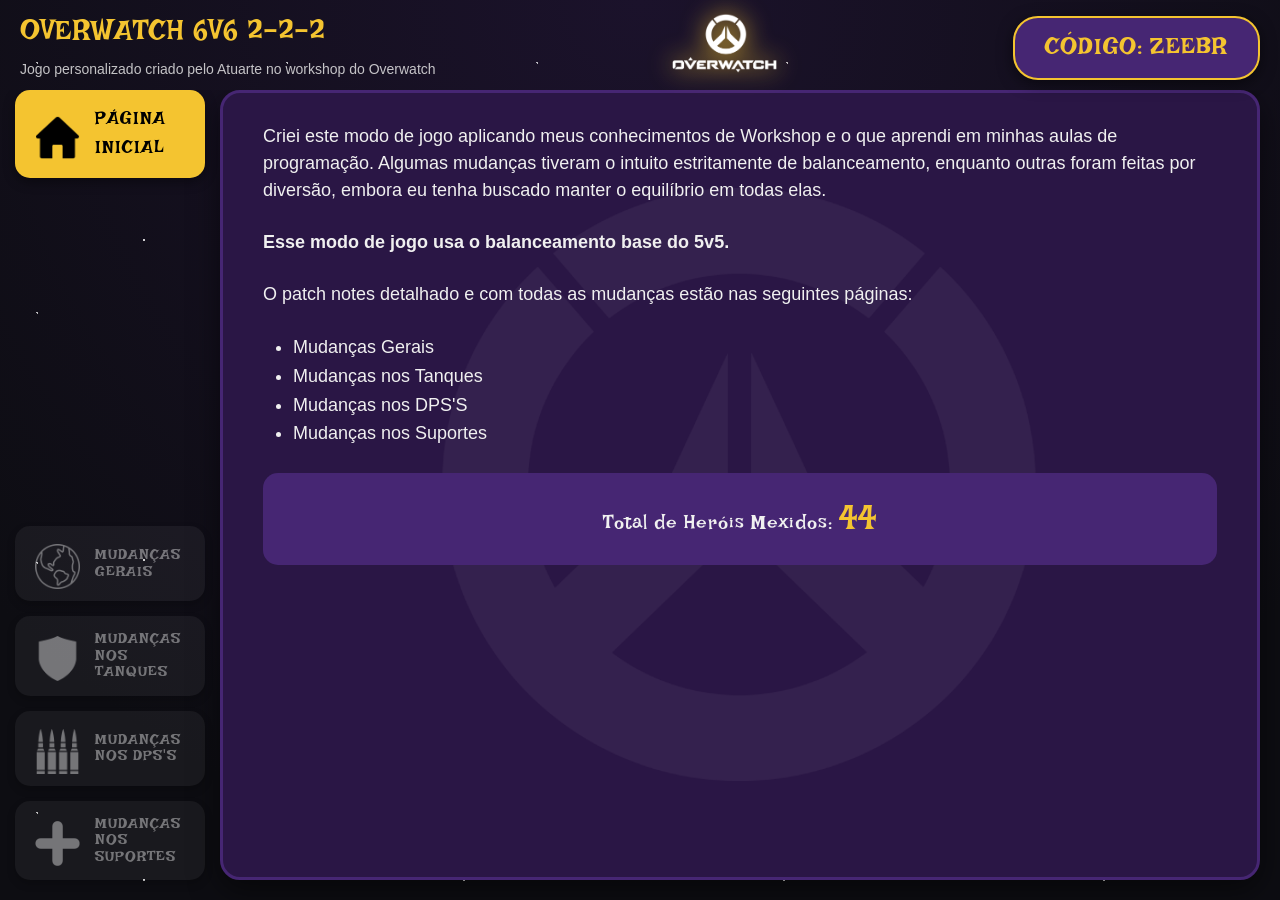
==== commit 7ad99296: "Iniciando rascunhos do novo Patch Notes" ====
--- a/index.html
+++ b/index.html
@@ -57,15 +57,10 @@
                 <div class="conteudo-textos">
                     <p>Criei este modo de jogo aplicando meus conhecimentos de Workshop e o que aprendi em minhas aulas de programação. Algumas mudanças tiveram o intuito estritamente de balanceamento, enquanto outras foram feitas por diversão, embora eu tenha buscado manter o equilíbrio em todas elas.</p>
                     <p><strong>Esse modo de jogo usa o balanceamento base do 5v5.</strong></p>
-                    <p><strong>Dentro do jogo, cada personagem terá, na sala de ressurgimento, um breve resumo de suas mudanças individuais:</strong></p>
-                    <ul class="lista-cores">
-                        <li class="cor-verde">O texto em verde para mudanças na vida.</li>
-                        <li class="cor-azul">O texto em azul para mudanças nas habilidades.</li>
-                        <li class="cor-laranja">O texto em laranja para outros tipos de mudanças.</li>
-                    </ul>
                     <p>O patch notes detalhado e com todas as mudanças estão nas seguintes páginas:</p>
                     <ul class="lista-paginas">
                         <li>Mudanças Gerais</li>
+                        <li>Mudanças nos Tanques</li>
                         <li>Mudanças nos DPS'S</li>
                         <li>Mudanças nos Suportes</li>
                     </ul>
--- a/style.css
+++ b/style.css
@@ -1,3 +1,5 @@
+@import url('https://fonts.googleapis.com/css2?family=Lakki+Reddy&display=swap');
+
 /* =========================================
    1. RESET E VARIÁVEIS GERAIS
    ========================================= */
@@ -5,8 +7,7 @@
     margin: 0;
     padding: 0;
     box-sizing: border-box;
-    /* Fonte para os textos pequenos: a clássica Comic Sans */
-    font-family: 'Comic Sans MS', 'Comic Sans', cursive;
+    font-family: 'Comic Sans MS', 'Comic Sans', Arial, sans-serif;
 }
 
 /* =========================================
@@ -142,12 +143,20 @@
     position: relative;
 }
 
+/* CAIXA INTERNA (Apenas textos, 100% livre de bordas duplicadas) */
 .conteudo-principal {
     width: 100%;
-    height: 100%;
-    overflow-y: auto; /* O scrollbar fica só aqui dentro agora */
-    padding: 30px;    /* Dei um pouquinho mais de respiro para os textos, mas se preferir pode deixar 20px */
+    height: 100%; /* 🎯 CORREÇÃO: Garante o rolamento no PC */
+    padding: 30px 40px;
     color: var(--branco);
+    position: relative;
+    overflow-y: auto; 
+    
+    /* 🎯 Bloqueio absoluto para garantir que a barra extra não apareça */
+    border: none !important;
+    background: transparent !important;
+    margin: 0 !important;
+    box-shadow: none !important;
 }
 
 .grupo-superior,
@@ -242,18 +251,7 @@
 /* =========================================
    4. ÁREA PRINCIPAL (Conteúdo Central)
    ========================================= */
-.conteudo-principal {
-    flex-grow: 1;
-    background-color: var(--roxo-fundo-escuro); 
-    margin: 0 20px 20px 0; 
-    border: 3px solid var(--roxo-destaque); 
-    border-radius: 20px; /* Borda arredondada no painel inteiro */
-    padding: 40px;
-    color: var(--branco);
-    position: relative;
-    overflow-y: auto; 
-    box-shadow: 0 10px 30px rgba(0,0,0,0.5);
-}
+/* Movido para a regra principal na linha 144 para evitar conflitos */
 
 /* 🎯 MARCA D'ÁGUA ESTÁTICA E FIXA */
 .marca-dagua-fundo {
@@ -274,6 +272,9 @@
 .conteudo-textos {
     position: relative;
     z-index: 1; 
+    /* 🎯 CORREÇÃO: Força o texto a ocupar 100% da largura */
+    width: 100% !important;
+    max-width: 100% !important;
 }
 
 /* =========================================
@@ -432,13 +433,29 @@
     overflow: hidden;
 }
 
+/* 1️⃣ GARANTE QUE A FOTO SEJA O PRIMEIRO ELEMENTO */
 .modal-header img {
     width: 100px; 
     height: 100%; 
     object-fit: cover;
     flex-shrink: 0; 
-}
-
+    order: 1; 
+}
+
+/* 🎯 2️⃣ A MÁGICA: Injeta a linha amarela arredondada exatamente após a foto */
+.modal-header::before {
+    content: "";
+    display: block;
+    width: 10px;                         /* Espessura da linha */
+    height: 105px;                        /* Altura da linha (deixa folga em cima e embaixo) */
+    background-color: var(--roxo-fundo-escuro); /* Usa o roxo oficial */
+    border-radius: 0px;                /* Pontas arredondadas como na sua simulação */
+    flex-shrink: 0;
+    margin-left: 0px;                  /* Afasta a linha da foto */
+    order: 2;                           /* Posiciona no meio */
+}
+
+/* 3️⃣ MANTÉM O TEXTO CENTRALIZADO NO ESPAÇO RESTANTE */
 .modal-header h2 {
     color: var(--dourado-noctune); 
     font-size: 32px;      
@@ -450,6 +467,7 @@
     line-height: 1.1;
     position: relative;
     top: 14px;
+    order: 3;                           /* Fica por último */
 }
 
 .fechar-btn {
@@ -567,4 +585,90 @@
 .modal-body::-webkit-scrollbar-thumb:hover,
 .conteudo-principal::-webkit-scrollbar-thumb:hover { 
     background: var(--dourado-noctune); 
+}
+
+/* =========================================
+   SEÇÃO: COMENTÁRIOS DO CRIADOR (Visual Lakki Reddy)
+   ========================================= */
+.comentarios-atuarte {
+    margin-top: 35px;
+    position: relative;
+    /* 🎯 CORREÇÃO: Garante que os comentários expandam até o limite */
+    width: 100% !important;
+    max-width: 100% !important;
+}
+
+/* Mantive a linha sólida centralizada que deixa o acabamento limpo */
+.comentarios-atuarte::before {
+    content: "";
+    display: block;
+    width: 100%;                         
+    height: 3px;                        
+    background-color: var(--dourado-noctune); 
+    opacity: 0.3;                       
+    margin: 0 auto 20px auto;           
+    border-radius: 10px;                
+}
+
+/* O Título firme e forte na Lakki Reddy */
+.comentarios-atuarte h4 {
+    font-family: 'Lakki Reddy', cursive;
+    color: var(--dourado-noctune);
+    font-weight: normal; 
+    font-size: 26px; /* Aumentado de leve para dar hierarquia */
+    margin-bottom: 16px;
+    letter-spacing: 1px;
+}
+
+/* 🎯 VOLTOU PARA O CLÁSSICO: Fonte Lakki Reddy, Dourada e Não-Negrito */
+.comentarios-atuarte p {
+    font-family: 'Lakki Reddy', cursive; /* Ativa a fonte estilizada */
+    color: var(--dourado-noctune);      /* Texto dourado igual ao título */
+    font-weight: normal;                /* Força a não ficar em negrito */
+    font-size: 17px;                    /* Tamanho ajustado para essa fonte preencher bem o bloco */
+    line-height: 1.6;
+    text-align: justify; 
+    /* 🎯 CORREÇÃO: Tira as restrições invisíveis do parágrafo */
+    width: 100%;
+    max-width: 100%;
+}
+
+/* =========================================
+   7. RESPONSIVIDADE REAL DO MODO OVERWATCH
+   ========================================= */
+@media (max-width: 1024px) {
+    .galeria-herois { grid-template-columns: repeat(3, 1fr); }
+}
+
+@media (max-width: 768px) {
+    body { height: auto; overflow-y: auto; }
+    
+    .topo-site { flex-direction: column; height: auto; padding: 20px 15px; gap: 15px; text-align: center; }
+    .topo-esquerda h1 { font-size: 22px; }
+    .logo-ow-topo { height: 45px; }
+    .topo-direita { margin-bottom: 0; }
+    
+    .corpo-site { flex-direction: column; height: auto; overflow: visible; }
+    .menu-lateral { width: 100%; min-width: 100%; height: auto; padding: 10px; gap: 10px; }
+    .grupo-superior, .botoes-inferiores { flex-direction: row; flex-wrap: wrap; justify-content: center; gap: 8px; width: 100%; }
+    .botao-menu { margin: 0; padding: 10px 14px 8px 14px; font-size: 13px; gap: 8px; border-radius: 10px; }
+    .icone-btn { width: 24px; height: 24px; }
+    .botao-menu .texto-duplo { font-size: 11px; text-align: center; }
+    
+    .container-principal {
+        margin: 10px 15px 20px 15px;
+        height: auto;
+        overflow: visible;
+        border-radius: 15px;
+    }
+
+    .conteudo-principal {
+        padding: 15px;
+        height: auto;
+        overflow: visible;
+    }
+
+    .galeria-herois { grid-template-columns: repeat(2, 1fr); gap: 12px; }
+    .nome-heroi { font-size: 14px; padding: 8px 5px 4px 5px; }
+    .marca-dagua-fundo { width: 300px; height: 300px; top: 50%; left: 50%; }
 }
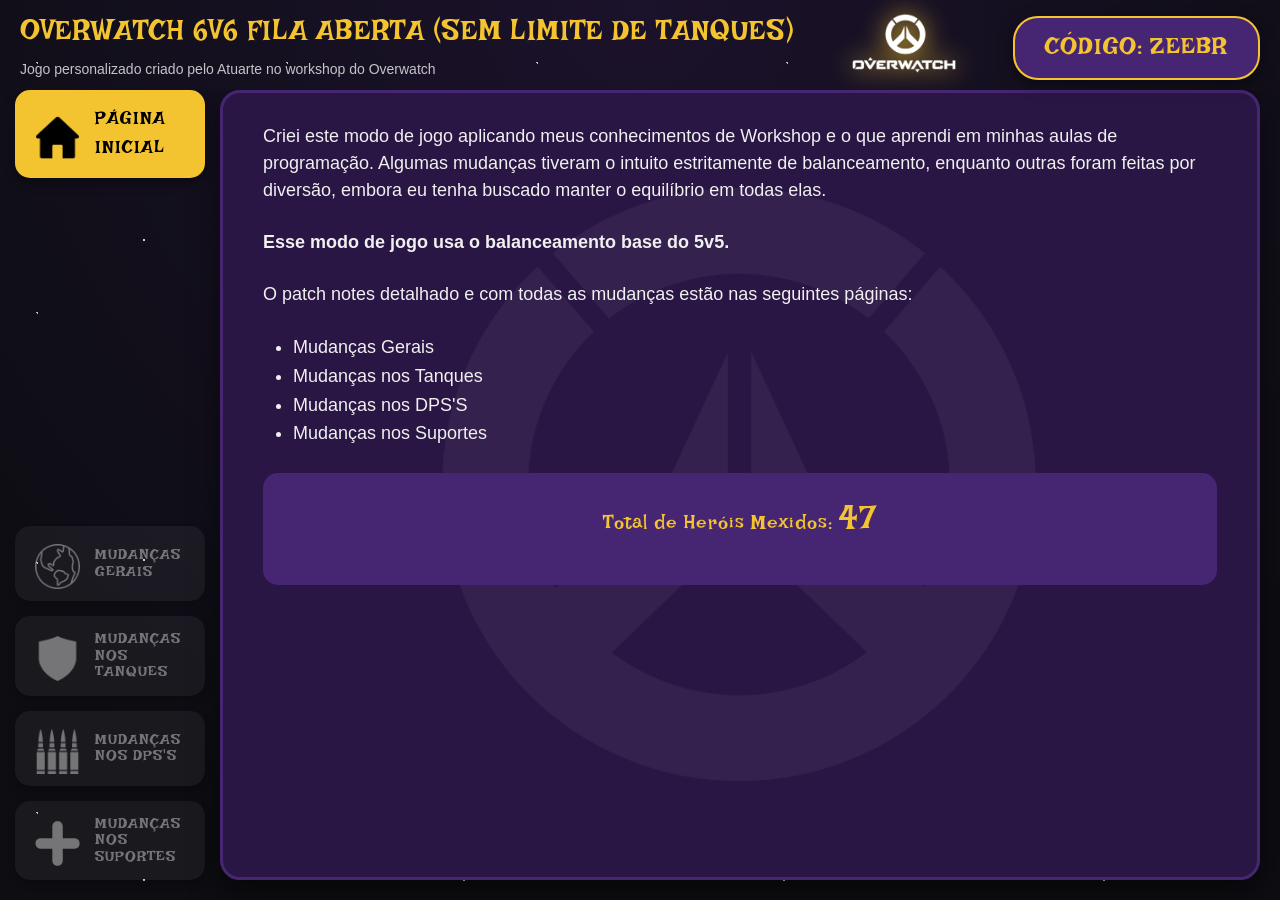
==== commit 026cfbbc: "Reformulação nos tanques" ====
--- a/index.html
+++ b/index.html
@@ -13,7 +13,7 @@
 
     <header class="topo-site">
         <div class="topo-esquerda">
-            <h1>OVERWATCH 6V6 2-2-2</h1>
+            <h1>OVERWATCH 6V6 FILA ABERTA (SEM LIMITE DE TANQUES)</h1>
             <p>Jogo personalizado criado pelo Atuarte no workshop do Overwatch</p>
         </div>
         <div class="topo-centro">
@@ -65,7 +65,7 @@
                         <li>Mudanças nos Suportes</li>
                     </ul>
                     <div class="destaque-total">
-                        <h3>Total de Heróis Mexidos: <span id="total-mudancas">0</span></h3>
+                        <h3 style="margin-bottom: 20px; color: var(--dourado-noctune);">Total de Heróis Mexidos: <span id="total-mudancas">0</span></h3>
                     </div>
                 </div>
             </main>
--- a/style.css
+++ b/style.css
@@ -251,7 +251,6 @@
 /* =========================================
    4. ÁREA PRINCIPAL (Conteúdo Central)
    ========================================= */
-/* Movido para a regra principal na linha 144 para evitar conflitos */
 
 /* 🎯 MARCA D'ÁGUA ESTÁTICA E FIXA */
 .marca-dagua-fundo {
@@ -297,10 +296,6 @@
     color: var(--dourado-noctune); /* Destaca as listinhas principais */
 }
 
-.cor-verde { color: #28CC2D; }
-.cor-azul { color: #6699FF; }
-.cor-laranja { color: #FF7A00; }
-
 .lista-paginas li {
     color: var(--branco); 
 }
@@ -369,13 +364,36 @@
     white-space: nowrap; 
 }
 
+/* =========================================
+   TÍTULOS E ÍCONES NA PÁGINA GERAIS
+   ========================================= */
 .bloco-texto h3 {
     color: var(--dourado-noctune);
     font-size: 26px;
     margin-top: 30px;
     margin-bottom: 10px;
     padding-left: 0;
-    border-left: none; /* Removida a linha lateral para ficar mais limpo */
+    border-left: none;
+    
+    /* 🎯 1. Alinha o ícone e o texto lado a lado */
+    display: flex;
+    align-items: center;
+    gap: 12px;
+}
+
+/* 🎯 2. Formata qualquer ícone que você colocar dentro dos H3 do Gerais */
+.bloco-texto h3 img,
+.bloco-texto h3 .icone-habilidade {
+    height: 30px; /* Proporcional ao texto maior (26px) */
+    width: auto;
+    object-fit: contain;
+    
+    /* Converte o ícone branco em Dourado */
+    filter: brightness(0) invert(79%) sepia(50%) saturate(614%) hue-rotate(352deg) brightness(101%) contrast(93%);
+    
+    /* 🎯 3. O Pulo do Gato: compensa o respiro inferior da Lakki Reddy */
+    position: relative;
+    top: -5px; 
 }
 
 .destaque-total {
@@ -407,9 +425,8 @@
 }
 
 .modal-conteudo {
-    background-color: var(--roxo-fundo-escuro); 
-    width: 420px; 
-    max-width: 90%; 
+    background-color: var(--roxo-fundo-escuro);
+    width: 100%; 
     padding: 15px; 
     position: relative;
     box-sizing: border-box;
@@ -446,7 +463,7 @@
 .modal-header::before {
     content: "";
     display: block;
-    width: 10px;                         /* Espessura da linha */
+    width: 10px;                        /* Espessura da linha */
     height: 105px;                        /* Altura da linha (deixa folga em cima e embaixo) */
     background-color: var(--roxo-fundo-escuro); /* Usa o roxo oficial */
     border-radius: 0px;                /* Pontas arredondadas como na sua simulação */
@@ -503,6 +520,25 @@
     font-size: 20px;
     margin-top: 20px;
     margin-bottom: 10px;
+    
+    display: flex;
+    align-items: center; /* Mantém o alinhamento técnico */
+    gap: 10px; 
+}
+
+.icone-habilidade {
+    height: 26px; /* Reduzi um pentelhésimo para encaixar melhor com a fonte tamanho 20 */
+    width: auto;
+    object-fit: contain;
+    filter: brightness(0) invert(79%) sepia(50%) saturate(614%) hue-rotate(352deg) brightness(101%) contrast(93%);
+    
+    /* 🎯 A MÁGICA AQUI: Empurra o ícone visualmente para cima, ignorando a caixa do flexbox */
+    position: relative;
+    top: -4px; 
+}
+
+.modal-body h3:first-child {
+    margin-top: 0;
 }
 
 .modal-body h3:first-child {
@@ -512,10 +548,7 @@
 /* =======================================================
    A MÁGICA DOS TEXTOS: Força o conteúdo das listas a ficar branco
    ======================================================= */
-.modal-body li,
-.modal-body .cor-verde,
-.modal-body .cor-azul,
-.modal-body .cor-laranja { 
+.modal-body li { 
     color: var(--branco); 
 }
 
@@ -671,4 +704,68 @@
     .galeria-herois { grid-template-columns: repeat(2, 1fr); gap: 12px; }
     .nome-heroi { font-size: 14px; padding: 8px 5px 4px 5px; }
     .marca-dagua-fundo { width: 300px; height: 300px; top: 50%; left: 50%; }
+}
+
+/* =========================================
+   BOTÕES DE NAVEGAÇÃO LATERAL DO MODAL (ESTILO LAKKI REDDY)
+   ========================================= */
+   .modal-wrapper {
+    position: relative;
+    width: 420px;
+    max-width: 85%;
+    display: flex;
+    align-items: center;
+    justify-content: center;
+    margin: auto;
+}
+
+.btn-modal-nav {
+    position: absolute;
+    top: 50%;
+    transform: translateY(-50%);
+    background: transparent;
+    border: none;
+    cursor: pointer;
+    
+    /* 🎯 Aqui está a mágica: aplica a mesma fonte do X e do site */
+    font-family: 'Lakki Reddy', cursive, sans-serif;
+    font-size: 48px; /* Tamanho encorpado */
+    color: var(--branco); /* Seta branca padrão */
+    line-height: 1;
+    z-index: 1001;
+    user-select: none;
+    transition: transform 0.2s ease, color 0.2s ease;
+    text-shadow: 0 4px 10px rgba(0, 0, 0, 0.7); /* Sombra para não sumir no fundo */
+}
+
+/* Efeito Hover: O botão fica dourado e cresce suavemente, igual ao X */
+.btn-modal-nav:hover {
+    color: var(--dourado-noctune);
+    transform: translateY(-50%) scale(1.2);
+}
+
+/* Efeito de Clique */
+.btn-modal-nav:active {
+    transform: translateY(-50%) scale(0.95);
+}
+
+.btn-anterior {
+    left: -55px;
+}
+
+.btn-proximo {
+    right: -55px;
+}
+
+/* Responsividade para celulares */
+@media (max-width: 600px) {
+    .btn-anterior {
+        left: -25px;
+    }
+    .btn-proximo {
+        right: -25px;
+    }
+    .btn-modal-nav {
+        font-size: 36px;
+    }
 }
